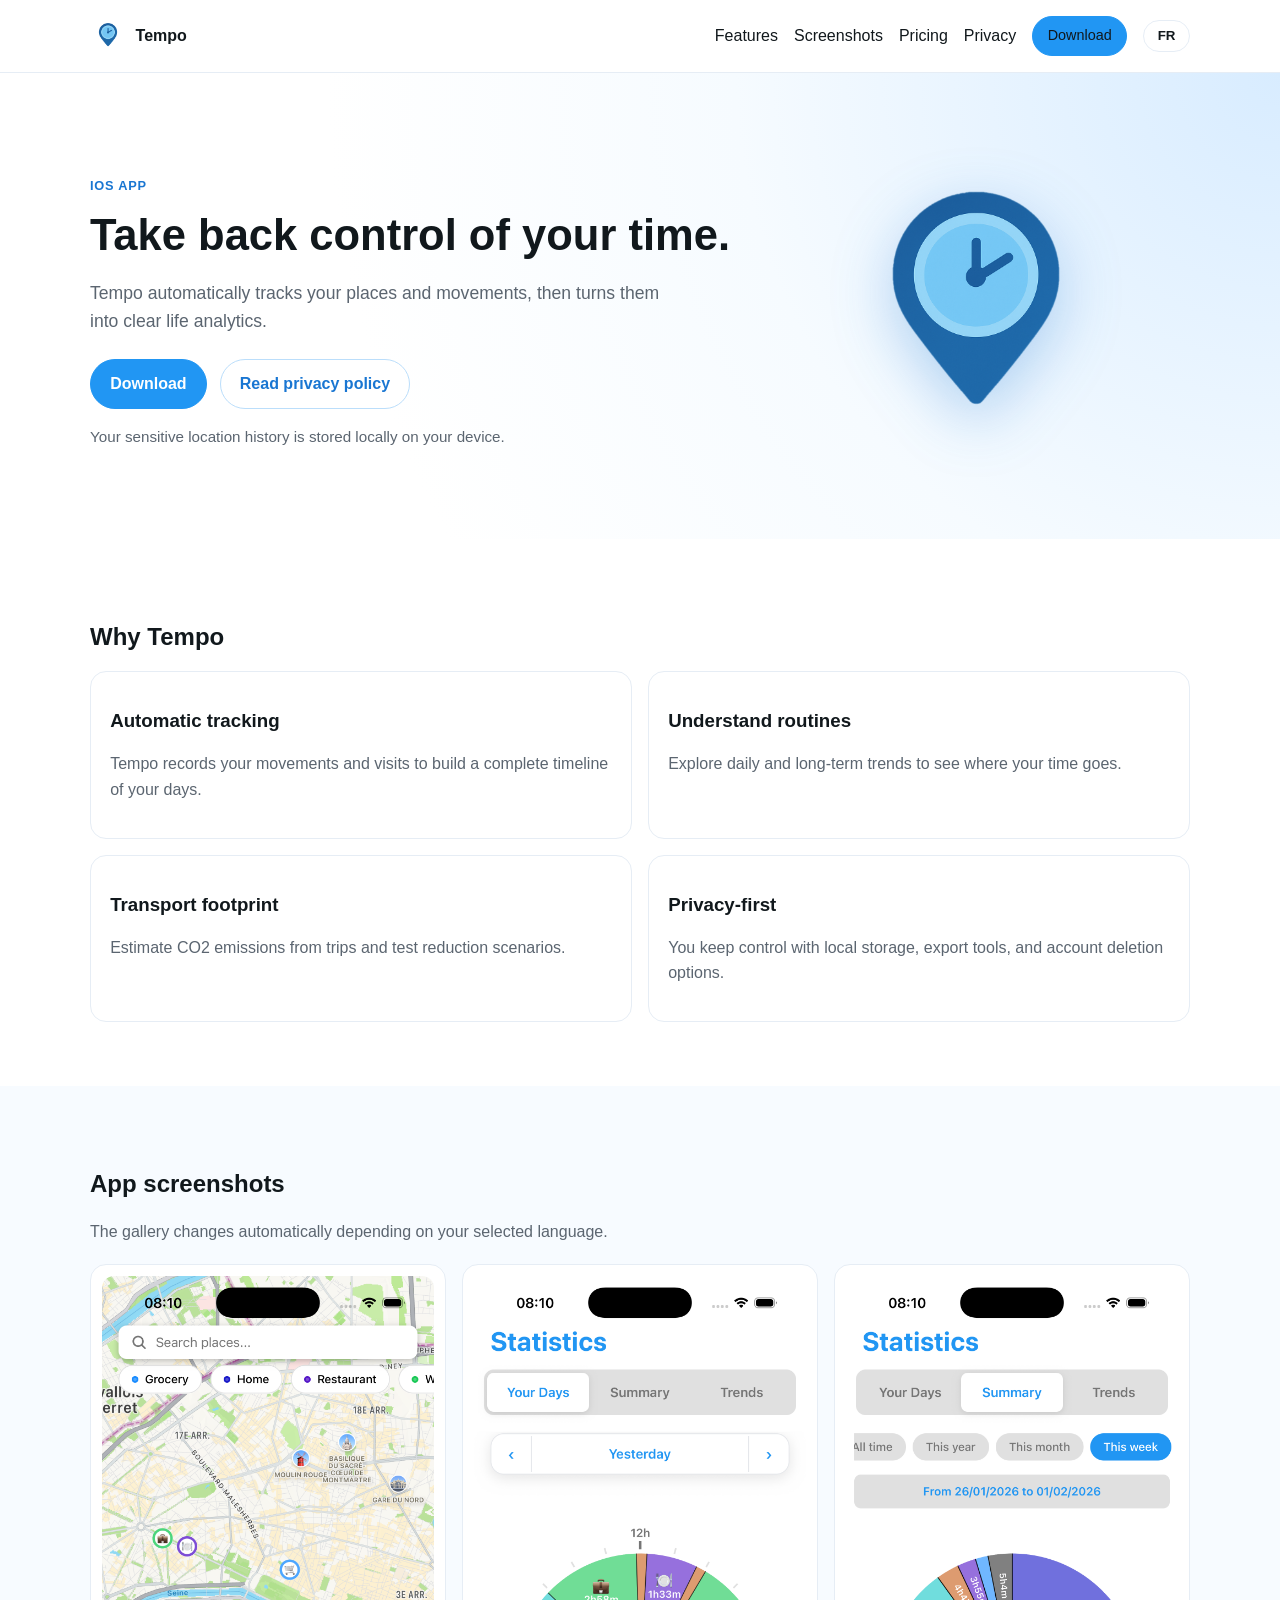
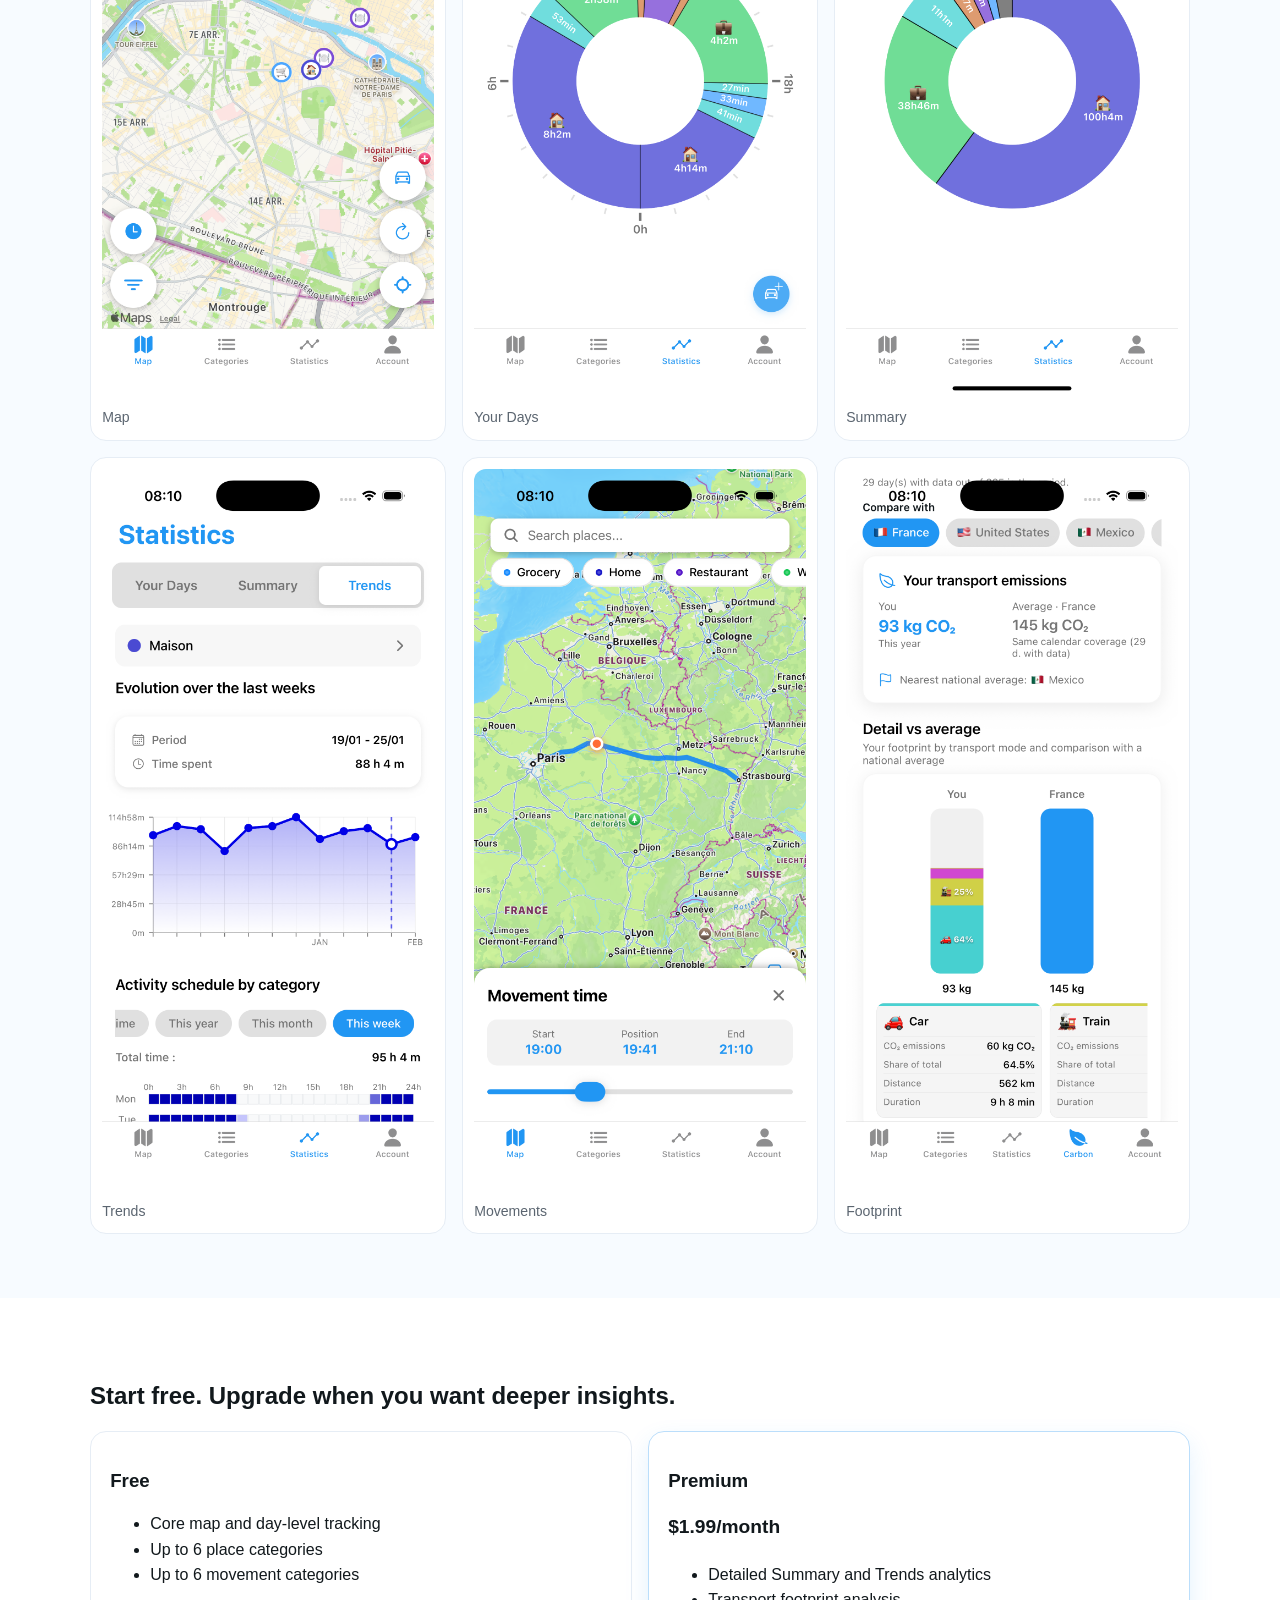
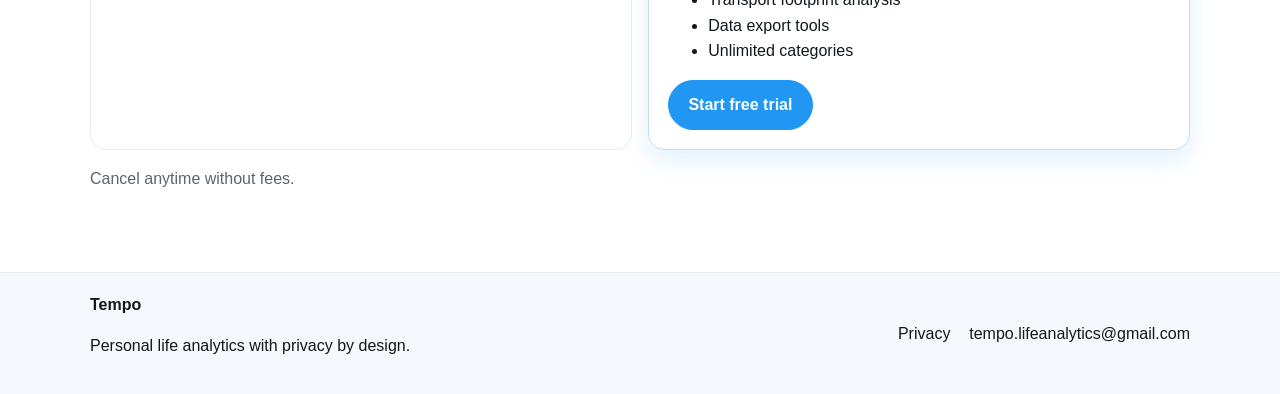
==== index.html @ 16b11b1e "first commit" ====
<!doctype html>
<html lang="en">
  <head>
    <meta charset="UTF-8" />
    <meta name="viewport" content="width=device-width, initial-scale=1.0" />
    <title>Tempo - Your life analytics app</title>
    <meta
      name="description"
      content="Tempo helps you understand where your time really goes with privacy-first personal analytics."
    />
    <link rel="stylesheet" href="styles.css" />
  </head>
  <body>
    <header class="site-header">
      <nav class="container nav">
        <a class="brand" href="index.html" aria-label="Tempo home">
          <img src="assets/tempo-logo.png" alt="Tempo logo" />
          <span>Tempo</span>
        </a>
        <div class="nav-links">
          <a href="#features" data-i18n="navFeatures">Features</a>
          <a href="#screenshots" data-i18n="navScreenshots">Screenshots</a>
          <a href="#pricing" data-i18n="navPricing">Pricing</a>
          <a href="privacy.html" data-i18n="navPrivacy">Privacy</a>
          <a class="btn small" href="https://apps.apple.com/us/app/tempo-your-life-analytics/id6754218125" target="_blank" rel="noopener noreferrer" data-i18n="downloadCta">Download</a>
          <button id="lang-toggle" class="lang-toggle" type="button" aria-label="Change language">FR</button>
        </div>
      </nav>
    </header>

    <main>
      <section class="hero">
        <div class="container hero-grid">
          <div>
            <p class="eyebrow" data-i18n="heroEyebrow">iOS app</p>
            <h1 data-i18n="heroTitle">Take back control of your time.</h1>
            <p class="lead" data-i18n="heroSubtitle">
              Tempo automatically tracks your places and movements, then turns
              them into clear life analytics.
            </p>
            <div class="hero-cta">
              <a class="btn" href="https://apps.apple.com/us/app/tempo-your-life-analytics/id6754218125" target="_blank" rel="noopener noreferrer" data-i18n="downloadCta">
                Download on the App Store
              </a>
              <a class="btn ghost" href="privacy.html" data-i18n="privacyCta">Read privacy policy</a>
            </div>
            <p class="trust" data-i18n="trustLine">
              Your sensitive location history is stored locally on your device.
            </p>
          </div>
          <div class="hero-visual">
            <img src="assets/tempo-logo.png" alt="Tempo app icon" />
          </div>
        </div>
      </section>

      <section id="features" class="section">
        <div class="container">
          <h2 data-i18n="featuresTitle">Why Tempo</h2>
          <div class="cards">
            <article class="card">
              <h3 data-i18n="feature1Title">Automatic tracking</h3>
              <p data-i18n="feature1Body">
                Tempo records your movements and visits to build a complete
                timeline of your days.
              </p>
            </article>
            <article class="card">
              <h3 data-i18n="feature2Title">Understand routines</h3>
              <p data-i18n="feature2Body">
                Explore daily and long-term trends to see where your time goes.
              </p>
            </article>
            <article class="card">
              <h3 data-i18n="feature3Title">Transport footprint</h3>
              <p data-i18n="feature3Body">
                Estimate CO2 emissions from trips and test reduction scenarios.
              </p>
            </article>
            <article class="card">
              <h3 data-i18n="feature4Title">Privacy-first</h3>
              <p data-i18n="feature4Body">
                You keep control with local storage, export tools, and account
                deletion options.
              </p>
            </article>
          </div>
        </div>
      </section>

      <section id="screenshots" class="section alt">
        <div class="container">
          <h2 data-i18n="screensTitle">App screenshots</h2>
          <p class="section-intro" data-i18n="screensIntro">
            The gallery changes automatically depending on your selected language.
          </p>
          <div class="gallery" id="screens-gallery"></div>
        </div>
      </section>

      <section id="pricing" class="section">
        <div class="container">
          <h2 data-i18n="pricingTitle">Start free. Upgrade when you want deeper insights.</h2>
          <div class="pricing-grid">
            <article class="price-card">
              <h3 data-i18n="freeTitle">Free</h3>
              <ul>
                <li data-i18n="free1">Core map and day-level tracking</li>
                <li data-i18n="free2">Up to 6 place categories</li>
                <li data-i18n="free3">Up to 6 movement categories</li>
              </ul>
            </article>
            <article class="price-card featured">
              <h3 data-i18n="premiumTitle">Premium</h3>
              <p class="price" data-i18n="premiumPrice">$1.99/month</p>
              <ul>
                <li data-i18n="premium1">Detailed Summary and Trends analytics</li>
                <li data-i18n="premium2">Transport footprint analysis</li>
                <li data-i18n="premium3">Data export tools</li>
                <li data-i18n="premium4">Unlimited categories</li>
              </ul>
              <a class="btn" href="https://apps.apple.com/us/app/tempo-your-life-analytics/id6754218125" target="_blank" rel="noopener noreferrer" data-i18n="trialCta">Start free trial</a>
            </article>
          </div>
          <p class="small-note" data-i18n="pricingNote">Cancel anytime without fees.</p>
        </div>
      </section>
    </main>

    <footer class="site-footer">
      <div class="container footer-grid">
        <div>
          <strong>Tempo</strong>
          <p data-i18n="footerTagline">Personal life analytics with privacy by design.</p>
        </div>
        <div>
          <a href="privacy.html" data-i18n="navPrivacy">Privacy</a>
          <a href="mailto:tempo.lifeanalytics@gmail.com">tempo.lifeanalytics@gmail.com</a>
        </div>
      </div>
    </footer>

    <script src="script.js"></script>
  </body>
</html>
---- styles.css ----
:root {
  --primary: #2196f3;
  --primary-dark: #1976d2;
  --primary-light: #bbdefb;
  --accent: #ff6b35;
  --text: #11181c;
  --muted: #5b6570;
  --bg: #f7fbff;
  --card: #ffffff;
  --border: #e6edf5;
}

* {
  box-sizing: border-box;
}

body {
  margin: 0;
  font-family: Inter, -apple-system, BlinkMacSystemFont, "Segoe UI", Roboto, Arial, sans-serif;
  color: var(--text);
  background: #fff;
  line-height: 1.6;
}

.container {
  width: min(1100px, 92%);
  margin: 0 auto;
}

.site-header {
  position: sticky;
  top: 0;
  background: rgba(255, 255, 255, 0.95);
  backdrop-filter: blur(8px);
  border-bottom: 1px solid var(--border);
  z-index: 10;
}

.nav {
  display: flex;
  align-items: center;
  justify-content: space-between;
  min-height: 72px;
  gap: 1rem;
}

.brand {
  display: inline-flex;
  align-items: center;
  gap: 0.6rem;
  color: var(--text);
  text-decoration: none;
  font-weight: 700;
}

.brand img {
  width: 36px;
  height: 36px;
  object-fit: contain;
}

.nav-links {
  display: flex;
  align-items: center;
  gap: 1rem;
  flex-wrap: wrap;
}

.nav-links a {
  color: var(--text);
  text-decoration: none;
  font-weight: 500;
}

.lang-toggle {
  border: 1px solid var(--border);
  background: #fff;
  color: var(--text);
  border-radius: 999px;
  padding: 0.45rem 0.85rem;
  cursor: pointer;
  font-weight: 700;
}

.hero {
  background: radial-gradient(circle at top right, #d8ecff, #f6fbff 40%, #ffffff 70%);
  padding: 4.5rem 0 3.5rem;
}

.hero-grid {
  display: grid;
  grid-template-columns: 1.2fr 0.8fr;
  gap: 2rem;
  align-items: center;
}

.eyebrow {
  color: var(--primary-dark);
  font-weight: 700;
  text-transform: uppercase;
  font-size: 0.8rem;
  letter-spacing: 0.06em;
}

h1,
h2,
h3 {
  line-height: 1.2;
}

h1 {
  font-size: clamp(2rem, 3.4vw, 3rem);
  margin: 0.4rem 0 1rem;
}

.lead {
  color: var(--muted);
  font-size: 1.1rem;
  max-width: 60ch;
}

.hero-cta {
  margin-top: 1.5rem;
  display: flex;
  gap: 0.8rem;
  flex-wrap: wrap;
}

.btn {
  display: inline-block;
  background: var(--primary);
  color: #fff;
  text-decoration: none;
  border-radius: 999px;
  padding: 0.7rem 1.2rem;
  font-weight: 700;
  border: 1px solid var(--primary);
}

.btn:hover {
  background: var(--primary-dark);
}

.btn.ghost {
  background: #fff;
  color: var(--primary-dark);
  border-color: var(--primary-light);
}

.btn.small {
  padding: 0.48rem 0.9rem;
  font-size: 0.9rem;
}

.trust {
  margin-top: 1rem;
  color: var(--muted);
  font-size: 0.95rem;
}

.hero-visual {
  text-align: center;
}

.hero-visual img {
  width: min(330px, 90%);
  filter: drop-shadow(0 18px 30px rgba(25, 118, 210, 0.3));
}

.section {
  padding: 4rem 0;
}

.section.alt {
  background: var(--bg);
}

.cards {
  display: grid;
  grid-template-columns: repeat(2, minmax(0, 1fr));
  gap: 1rem;
}

.card {
  background: var(--card);
  border: 1px solid var(--border);
  border-radius: 16px;
  padding: 1.2rem;
}

.card p {
  color: var(--muted);
}

.section-intro {
  color: var(--muted);
}

.gallery {
  display: grid;
  grid-template-columns: repeat(3, minmax(0, 1fr));
  gap: 1rem;
  margin-top: 1.2rem;
}

.shot {
  background: #fff;
  border: 1px solid var(--border);
  border-radius: 16px;
  padding: 0.7rem;
}

.shot img {
  width: 100%;
  border-radius: 12px;
  display: block;
}

.shot p {
  font-size: 0.88rem;
  color: var(--muted);
  margin: 0.6rem 0 0;
}

.pricing-grid {
  display: grid;
  grid-template-columns: repeat(2, minmax(0, 1fr));
  gap: 1rem;
  margin-top: 1rem;
}

.price-card {
  border: 1px solid var(--border);
  border-radius: 16px;
  padding: 1.2rem;
}

.price-card.featured {
  border-color: var(--primary-light);
  box-shadow: 0 10px 24px rgba(33, 150, 243, 0.12);
}

.price {
  font-size: 1.2rem;
  font-weight: 700;
}

.small-note {
  color: var(--muted);
}

.legal {
  max-width: 820px;
}

.legal-block {
  border-bottom: 1px solid var(--border);
  padding: 0.8rem 0 1.1rem;
}

.legal h2 {
  margin-bottom: 0.2rem;
}

.last-updated {
  margin-top: 1.4rem;
  font-weight: 600;
}

.site-footer {
  background: #f5f8fc;
  border-top: 1px solid var(--border);
}

.footer-grid {
  display: flex;
  justify-content: space-between;
  gap: 1rem;
  align-items: center;
  padding: 1.2rem 0;
}

.footer-grid a {
  margin-left: 0.9rem;
  color: var(--text);
  text-decoration: none;
}

@media (max-width: 900px) {
  .hero-grid,
  .cards,
  .gallery,
  .pricing-grid {
    grid-template-columns: 1fr;
  }

  .footer-grid {
    flex-direction: column;
    align-items: flex-start;
  }

  .nav-links {
    justify-content: flex-end;
  }
}
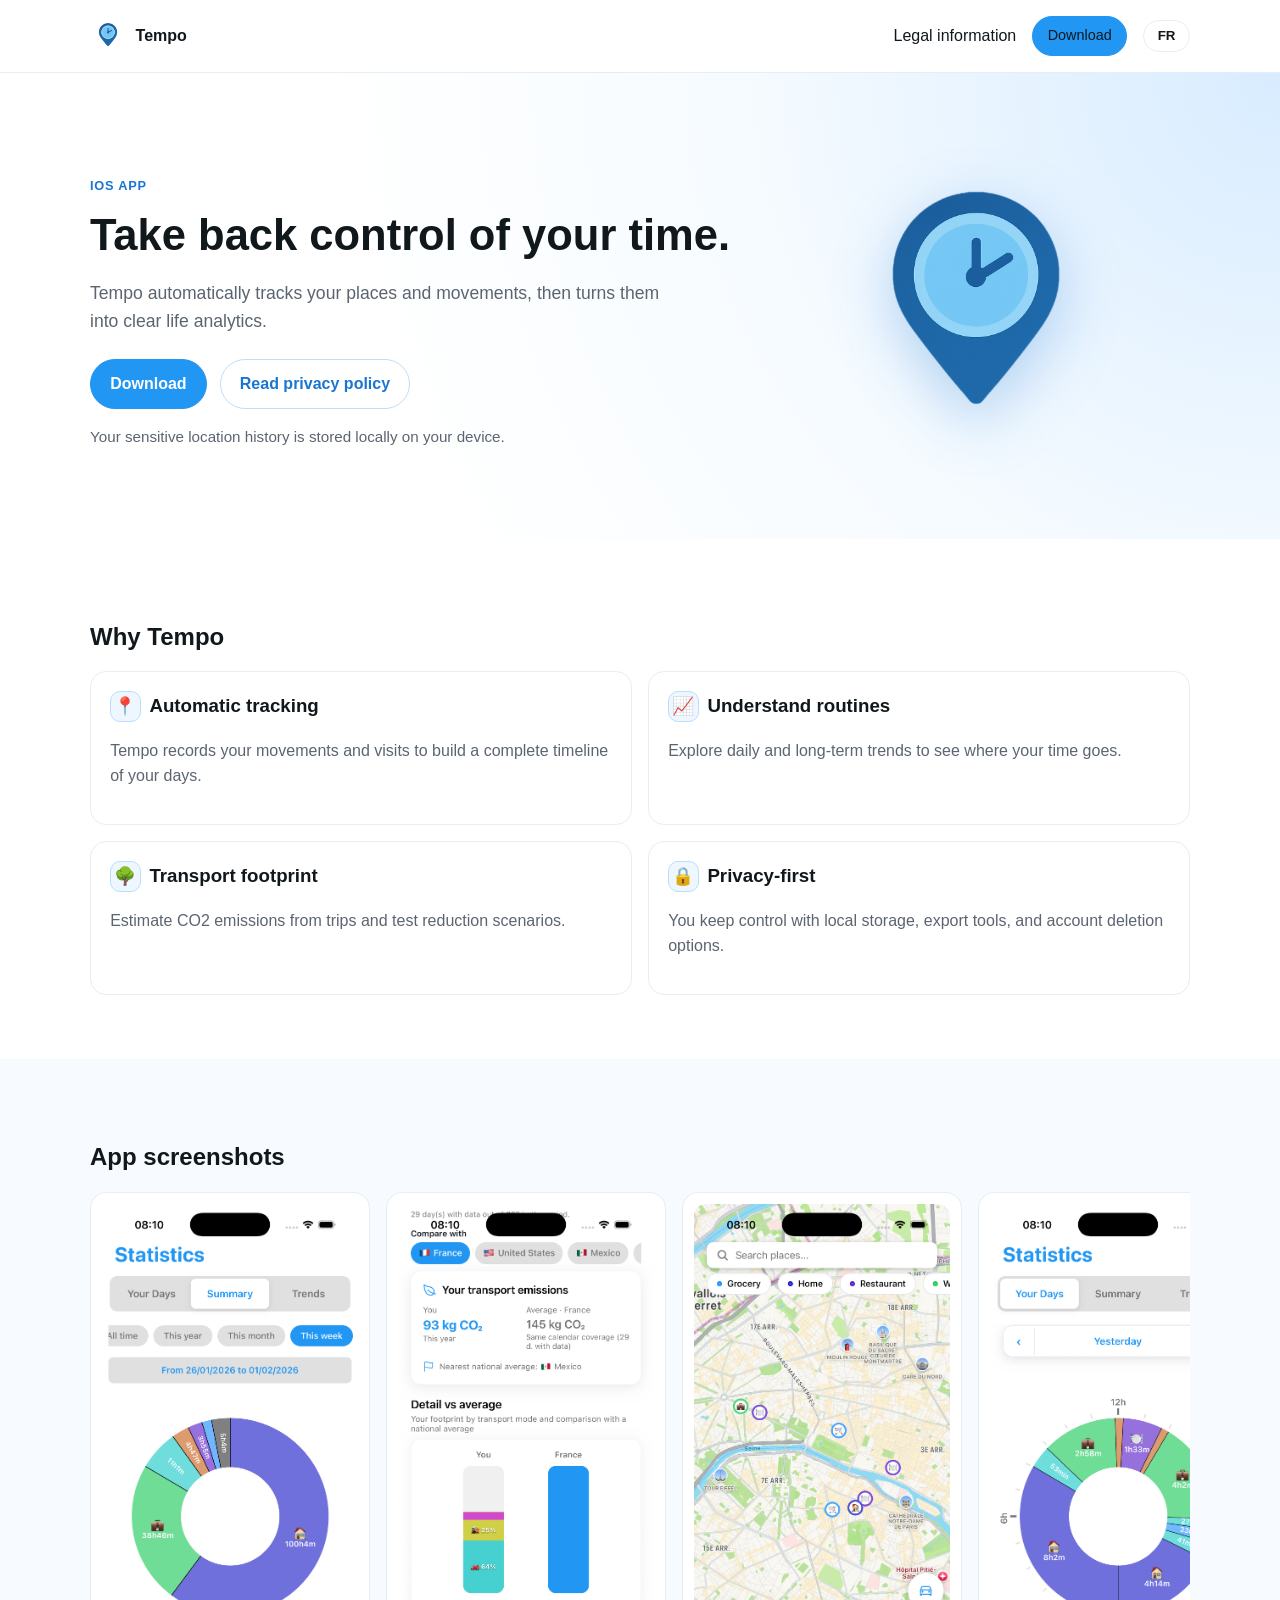
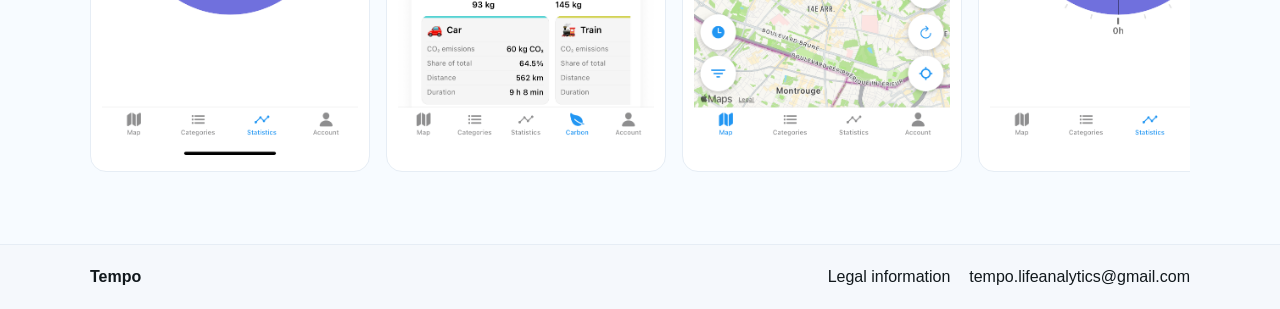
==== commit 1aa5eea6: "Update and add ads page" ====
--- a/index.html
+++ b/index.html
@@ -18,10 +18,7 @@
           <span>Tempo</span>
         </a>
         <div class="nav-links">
-          <a href="#features" data-i18n="navFeatures">Features</a>
-          <a href="#screenshots" data-i18n="navScreenshots">Screenshots</a>
-          <a href="#pricing" data-i18n="navPricing">Pricing</a>
-          <a href="privacy.html" data-i18n="navPrivacy">Privacy</a>
+          <a href="privacy.html" data-i18n="navLegal">Legal information</a>
           <a class="btn small" href="https://apps.apple.com/us/app/tempo-your-life-analytics/id6754218125" target="_blank" rel="noopener noreferrer" data-i18n="downloadCta">Download</a>
           <button id="lang-toggle" class="lang-toggle" type="button" aria-label="Change language">FR</button>
         </div>
@@ -59,26 +56,26 @@
           <h2 data-i18n="featuresTitle">Why Tempo</h2>
           <div class="cards">
             <article class="card">
-              <h3 data-i18n="feature1Title">Automatic tracking</h3>
+              <h3 class="feature-title"><span class="feature-icon" aria-hidden="true">&#128205;</span><span data-i18n="feature1Title">Automatic tracking</span></h3>
               <p data-i18n="feature1Body">
                 Tempo records your movements and visits to build a complete
                 timeline of your days.
               </p>
             </article>
             <article class="card">
-              <h3 data-i18n="feature2Title">Understand routines</h3>
+              <h3 class="feature-title"><span class="feature-icon" aria-hidden="true">&#128200;</span><span data-i18n="feature2Title">Understand routines</span></h3>
               <p data-i18n="feature2Body">
                 Explore daily and long-term trends to see where your time goes.
               </p>
             </article>
             <article class="card">
-              <h3 data-i18n="feature3Title">Transport footprint</h3>
+              <h3 class="feature-title"><span class="feature-icon" aria-hidden="true">&#127795;</span><span data-i18n="feature3Title">Transport footprint</span></h3>
               <p data-i18n="feature3Body">
                 Estimate CO2 emissions from trips and test reduction scenarios.
               </p>
             </article>
             <article class="card">
-              <h3 data-i18n="feature4Title">Privacy-first</h3>
+              <h3 class="feature-title"><span class="feature-icon" aria-hidden="true">&#128274;</span><span data-i18n="feature4Title">Privacy-first</span></h3>
               <p data-i18n="feature4Body">
                 You keep control with local storage, export tools, and account
                 deletion options.
@@ -91,38 +88,7 @@
       <section id="screenshots" class="section alt">
         <div class="container">
           <h2 data-i18n="screensTitle">App screenshots</h2>
-          <p class="section-intro" data-i18n="screensIntro">
-            The gallery changes automatically depending on your selected language.
-          </p>
           <div class="gallery" id="screens-gallery"></div>
-        </div>
-      </section>
-
-      <section id="pricing" class="section">
-        <div class="container">
-          <h2 data-i18n="pricingTitle">Start free. Upgrade when you want deeper insights.</h2>
-          <div class="pricing-grid">
-            <article class="price-card">
-              <h3 data-i18n="freeTitle">Free</h3>
-              <ul>
-                <li data-i18n="free1">Core map and day-level tracking</li>
-                <li data-i18n="free2">Up to 6 place categories</li>
-                <li data-i18n="free3">Up to 6 movement categories</li>
-              </ul>
-            </article>
-            <article class="price-card featured">
-              <h3 data-i18n="premiumTitle">Premium</h3>
-              <p class="price" data-i18n="premiumPrice">$1.99/month</p>
-              <ul>
-                <li data-i18n="premium1">Detailed Summary and Trends analytics</li>
-                <li data-i18n="premium2">Transport footprint analysis</li>
-                <li data-i18n="premium3">Data export tools</li>
-                <li data-i18n="premium4">Unlimited categories</li>
-              </ul>
-              <a class="btn" href="https://apps.apple.com/us/app/tempo-your-life-analytics/id6754218125" target="_blank" rel="noopener noreferrer" data-i18n="trialCta">Start free trial</a>
-            </article>
-          </div>
-          <p class="small-note" data-i18n="pricingNote">Cancel anytime without fees.</p>
         </div>
       </section>
     </main>
@@ -131,10 +97,9 @@
       <div class="container footer-grid">
         <div>
           <strong>Tempo</strong>
-          <p data-i18n="footerTagline">Personal life analytics with privacy by design.</p>
         </div>
         <div>
-          <a href="privacy.html" data-i18n="navPrivacy">Privacy</a>
+          <a href="privacy.html" data-i18n="navLegal">Legal information</a>
           <a href="mailto:tempo.lifeanalytics@gmail.com">tempo.lifeanalytics@gmail.com</a>
         </div>
       </div>
--- a/styles.css
+++ b/styles.css
@@ -188,19 +188,38 @@
   padding: 1.2rem;
 }
 
+.feature-title {
+  display: flex;
+  align-items: center;
+  gap: 0.55rem;
+  margin: 0;
+}
+
+.feature-icon {
+  width: 1.9rem;
+  height: 1.9rem;
+  display: grid;
+  place-items: center;
+  border-radius: 10px;
+  background: #eef6ff;
+  border: 1px solid var(--primary-light);
+  font-size: 1.1rem;
+  flex-shrink: 0;
+}
+
 .card p {
   color: var(--muted);
 }
 
-.section-intro {
-  color: var(--muted);
-}
-
 .gallery {
-  display: grid;
-  grid-template-columns: repeat(3, minmax(0, 1fr));
+  display: flex;
+  flex-wrap: nowrap;
+  overflow-x: auto;
+  overflow-y: hidden;
   gap: 1rem;
   margin-top: 1.2rem;
+  padding-bottom: 0.5rem;
+  -webkit-overflow-scrolling: touch;
 }
 
 .shot {
@@ -208,6 +227,7 @@
   border: 1px solid var(--border);
   border-radius: 16px;
   padding: 0.7rem;
+  flex: 0 0 min(280px, 72vw);
 }
 
 .shot img {
@@ -216,41 +236,45 @@
   display: block;
 }
 
-.shot p {
-  font-size: 0.88rem;
-  color: var(--muted);
-  margin: 0.6rem 0 0;
-}
-
-.pricing-grid {
-  display: grid;
-  grid-template-columns: repeat(2, minmax(0, 1fr));
-  gap: 1rem;
-  margin-top: 1rem;
-}
-
-.price-card {
-  border: 1px solid var(--border);
-  border-radius: 16px;
-  padding: 1.2rem;
-}
-
-.price-card.featured {
-  border-color: var(--primary-light);
-  box-shadow: 0 10px 24px rgba(33, 150, 243, 0.12);
-}
-
-.price {
-  font-size: 1.2rem;
-  font-weight: 700;
-}
-
 .small-note {
   color: var(--muted);
 }
 
 .legal {
   max-width: 820px;
+}
+
+.legal-major {
+  margin-top: 2.75rem;
+}
+
+.legal-major:first-of-type {
+  margin-top: 0;
+}
+
+.legal-major > h2 {
+  font-size: 1.35rem;
+  margin: 0 0 1rem;
+  padding-bottom: 0.5rem;
+  border-bottom: 1px solid var(--border);
+}
+
+.legal .legal-block h3 {
+  font-size: 1.05rem;
+  margin: 0 0 0.45rem;
+}
+
+.legal-publisher {
+  padding: 0;
+  margin-bottom: 1.2rem;
+}
+
+.legal-publisher p {
+  margin: 0.35rem 0;
+}
+
+.legal-publisher a {
+  color: var(--primary-dark);
 }
 
 .legal-block {
@@ -258,8 +282,9 @@
   padding: 0.8rem 0 1.1rem;
 }
 
-.legal h2 {
-  margin-bottom: 0.2rem;
+.legal h1 {
+  margin: 0 0 1.5rem;
+  font-size: clamp(1.5rem, 2.5vw, 1.85rem);
 }
 
 .last-updated {
@@ -288,9 +313,7 @@
 
 @media (max-width: 900px) {
   .hero-grid,
-  .cards,
-  .gallery,
-  .pricing-grid {
+  .cards {
     grid-template-columns: 1fr;
   }
 
